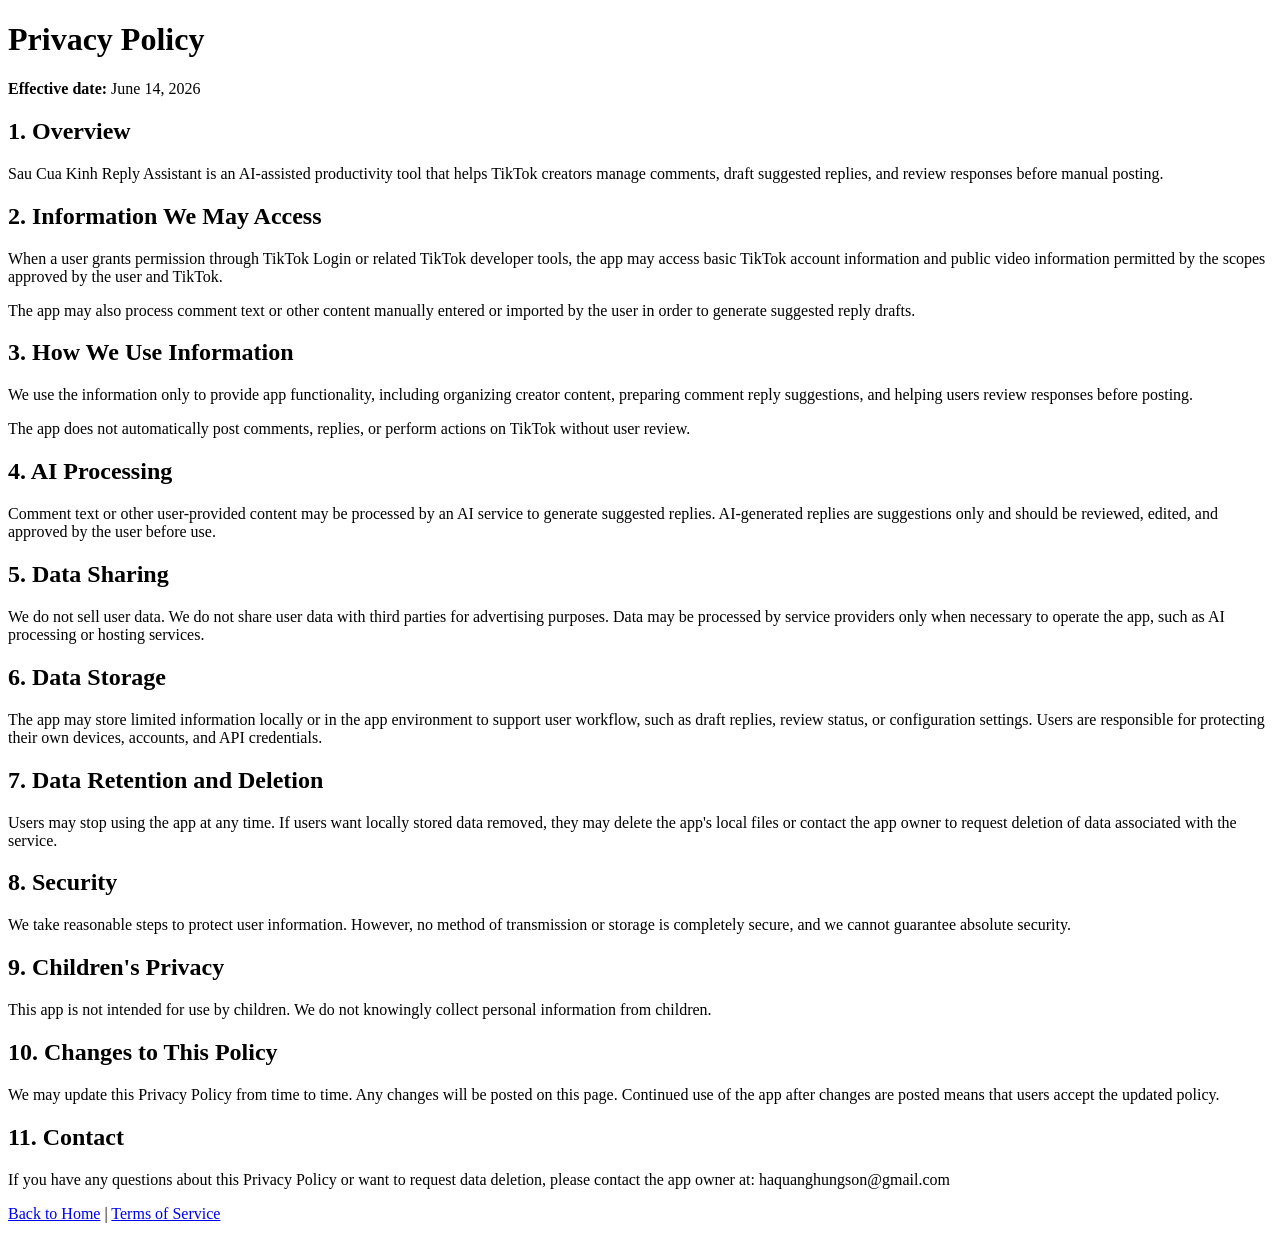
==== privacy.html @ 2fcf4851 "Add Privacy Policy page" ====
<!DOCTYPE html>
<html lang="en">
<head>
  <meta charset="UTF-8">
  <meta name="viewport" content="width=device-width, initial-scale=1.0">
  <title>Privacy Policy - Sau Cua Kinh Reply Assistant</title>
</head>
<body>
  <h1>Privacy Policy</h1>

  <p><strong>Effective date:</strong> June 14, 2026</p>

  <h2>1. Overview</h2>
  <p>
    Sau Cua Kinh Reply Assistant is an AI-assisted productivity tool that helps TikTok creators
    manage comments, draft suggested replies, and review responses before manual posting.
  </p>

  <h2>2. Information We May Access</h2>
  <p>
    When a user grants permission through TikTok Login or related TikTok developer tools,
    the app may access basic TikTok account information and public video information permitted
    by the scopes approved by the user and TikTok.
  </p>

  <p>
    The app may also process comment text or other content manually entered or imported by the user
    in order to generate suggested reply drafts.
  </p>

  <h2>3. How We Use Information</h2>
  <p>
    We use the information only to provide app functionality, including organizing creator content,
    preparing comment reply suggestions, and helping users review responses before posting.
  </p>

  <p>
    The app does not automatically post comments, replies, or perform actions on TikTok without
    user review.
  </p>

  <h2>4. AI Processing</h2>
  <p>
    Comment text or other user-provided content may be processed by an AI service to generate
    suggested replies. AI-generated replies are suggestions only and should be reviewed, edited,
    and approved by the user before use.
  </p>

  <h2>5. Data Sharing</h2>
  <p>
    We do not sell user data. We do not share user data with third parties for advertising purposes.
    Data may be processed by service providers only when necessary to operate the app, such as
    AI processing or hosting services.
  </p>

  <h2>6. Data Storage</h2>
  <p>
    The app may store limited information locally or in the app environment to support user workflow,
    such as draft replies, review status, or configuration settings. Users are responsible for
    protecting their own devices, accounts, and API credentials.
  </p>

  <h2>7. Data Retention and Deletion</h2>
  <p>
    Users may stop using the app at any time. If users want locally stored data removed, they may
    delete the app's local files or contact the app owner to request deletion of data associated
    with the service.
  </p>

  <h2>8. Security</h2>
  <p>
    We take reasonable steps to protect user information. However, no method of transmission or
    storage is completely secure, and we cannot guarantee absolute security.
  </p>

  <h2>9. Children's Privacy</h2>
  <p>
    This app is not intended for use by children. We do not knowingly collect personal information
    from children.
  </p>

  <h2>10. Changes to This Policy</h2>
  <p>
    We may update this Privacy Policy from time to time. Any changes will be posted on this page.
    Continued use of the app after changes are posted means that users accept the updated policy.
  </p>

  <h2>11. Contact</h2>
  <p>
    If you have any questions about this Privacy Policy or want to request data deletion, please
    contact the app owner at: haquanghungson@gmail.com
  </p>

  <p>
    <a href="index.html">Back to Home</a> |
    <a href="terms.html">Terms of Service</a>
  </p>
</body>
</html>
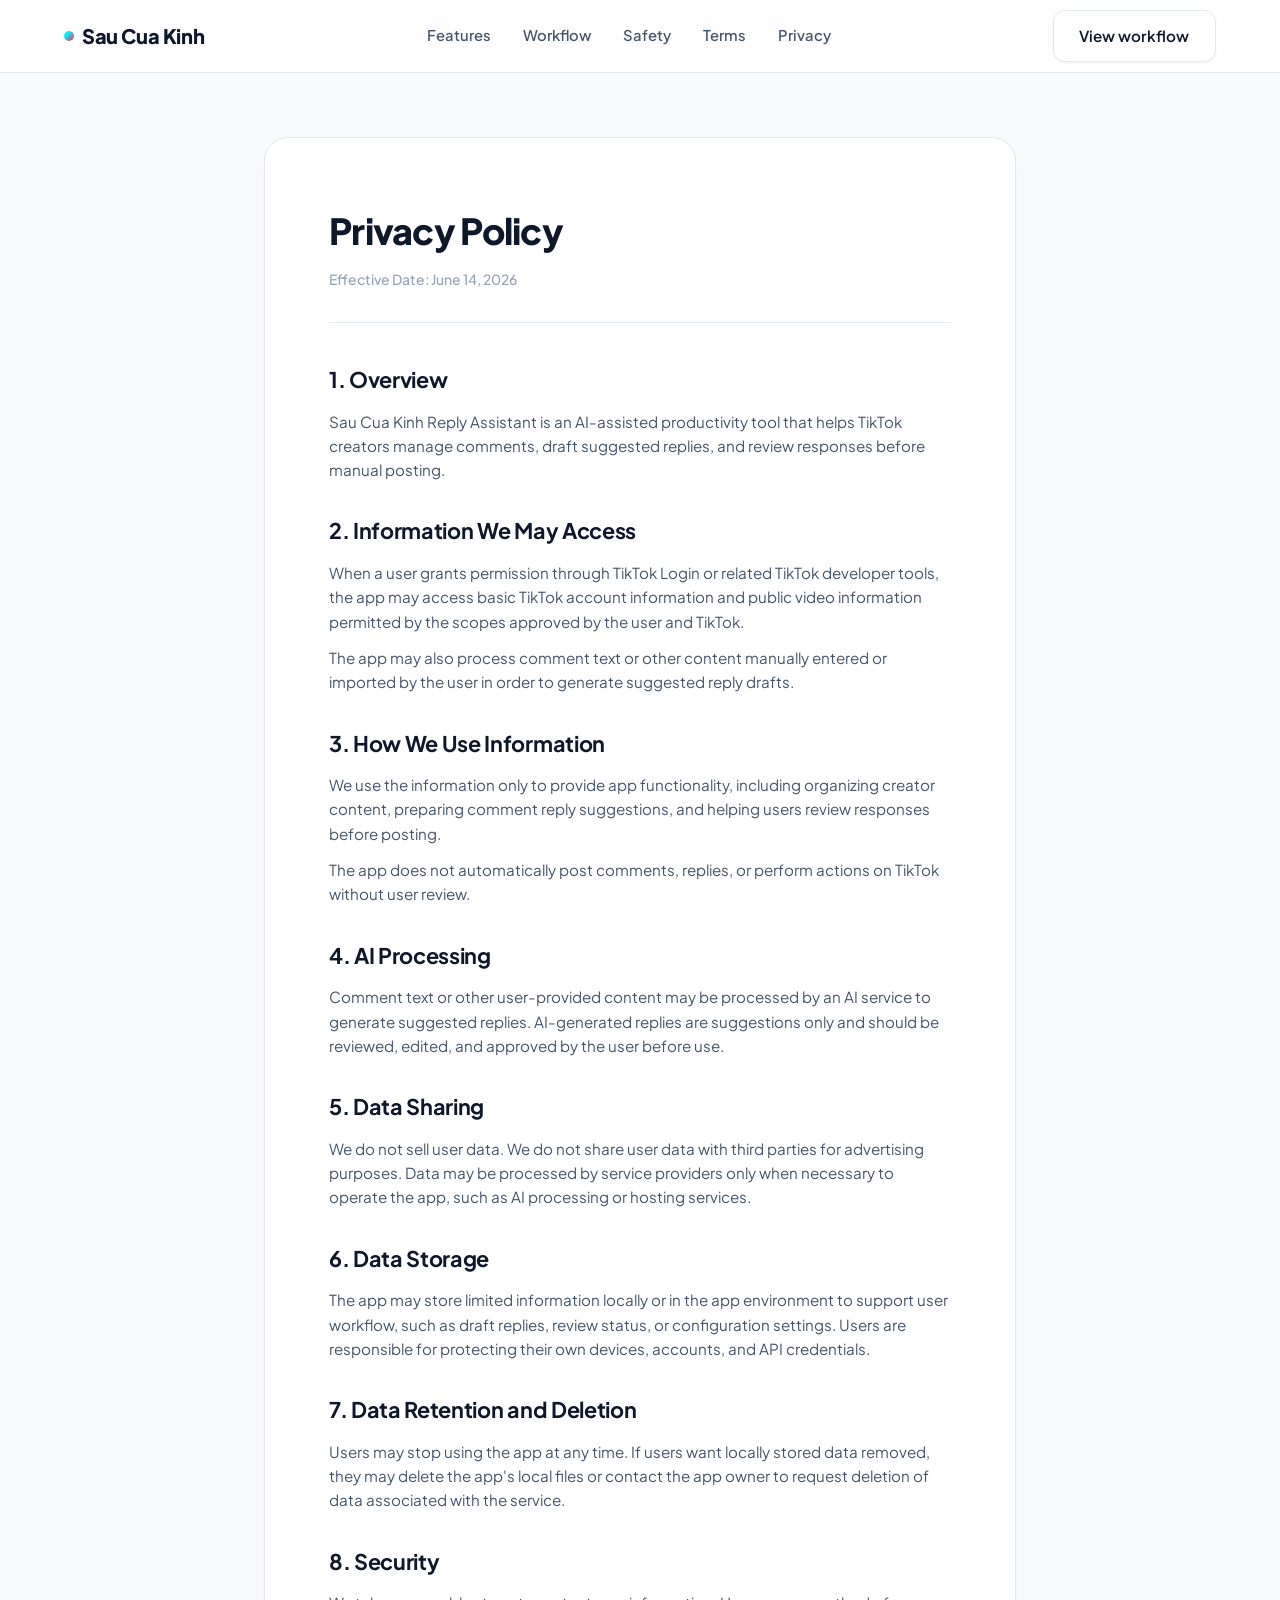
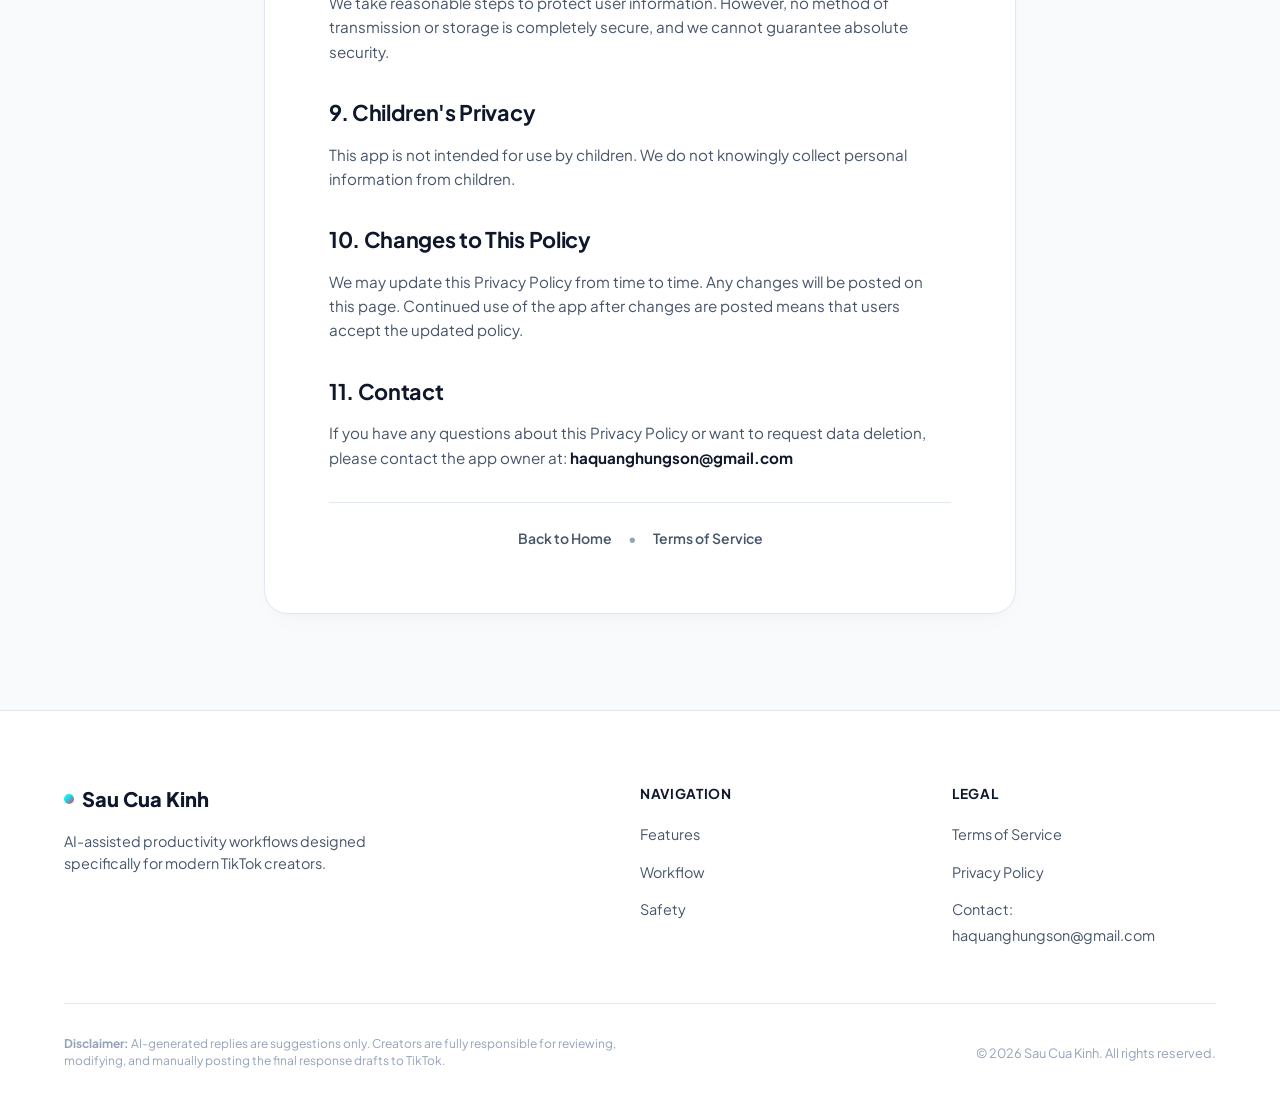
==== commit 2510da92: "Redesign landing page" ====
--- a/privacy.html
+++ b/privacy.html
@@ -4,96 +4,208 @@
   <meta charset="UTF-8">
   <meta name="viewport" content="width=device-width, initial-scale=1.0">
   <title>Privacy Policy - Sau Cua Kinh Reply Assistant</title>
+  <link rel="stylesheet" href="styles.css">
 </head>
 <body>
-  <h1>Privacy Policy</h1>
-
-  <p><strong>Effective date:</strong> June 14, 2026</p>
-
-  <h2>1. Overview</h2>
-  <p>
-    Sau Cua Kinh Reply Assistant is an AI-assisted productivity tool that helps TikTok creators
-    manage comments, draft suggested replies, and review responses before manual posting.
-  </p>
-
-  <h2>2. Information We May Access</h2>
-  <p>
-    When a user grants permission through TikTok Login or related TikTok developer tools,
-    the app may access basic TikTok account information and public video information permitted
-    by the scopes approved by the user and TikTok.
-  </p>
-
-  <p>
-    The app may also process comment text or other content manually entered or imported by the user
-    in order to generate suggested reply drafts.
-  </p>
-
-  <h2>3. How We Use Information</h2>
-  <p>
-    We use the information only to provide app functionality, including organizing creator content,
-    preparing comment reply suggestions, and helping users review responses before posting.
-  </p>
-
-  <p>
-    The app does not automatically post comments, replies, or perform actions on TikTok without
-    user review.
-  </p>
-
-  <h2>4. AI Processing</h2>
-  <p>
-    Comment text or other user-provided content may be processed by an AI service to generate
-    suggested replies. AI-generated replies are suggestions only and should be reviewed, edited,
-    and approved by the user before use.
-  </p>
-
-  <h2>5. Data Sharing</h2>
-  <p>
-    We do not sell user data. We do not share user data with third parties for advertising purposes.
-    Data may be processed by service providers only when necessary to operate the app, such as
-    AI processing or hosting services.
-  </p>
-
-  <h2>6. Data Storage</h2>
-  <p>
-    The app may store limited information locally or in the app environment to support user workflow,
-    such as draft replies, review status, or configuration settings. Users are responsible for
-    protecting their own devices, accounts, and API credentials.
-  </p>
-
-  <h2>7. Data Retention and Deletion</h2>
-  <p>
-    Users may stop using the app at any time. If users want locally stored data removed, they may
-    delete the app's local files or contact the app owner to request deletion of data associated
-    with the service.
-  </p>
-
-  <h2>8. Security</h2>
-  <p>
-    We take reasonable steps to protect user information. However, no method of transmission or
-    storage is completely secure, and we cannot guarantee absolute security.
-  </p>
-
-  <h2>9. Children's Privacy</h2>
-  <p>
-    This app is not intended for use by children. We do not knowingly collect personal information
-    from children.
-  </p>
-
-  <h2>10. Changes to This Policy</h2>
-  <p>
-    We may update this Privacy Policy from time to time. Any changes will be posted on this page.
-    Continued use of the app after changes are posted means that users accept the updated policy.
-  </p>
-
-  <h2>11. Contact</h2>
-  <p>
-    If you have any questions about this Privacy Policy or want to request data deletion, please
-    contact the app owner at: haquanghungson@gmail.com
-  </p>
-
-  <p>
-    <a href="index.html">Back to Home</a> |
-    <a href="terms.html">Terms of Service</a>
-  </p>
+
+  <!-- Header / Navigation -->
+  <header class="header">
+    <div class="container navbar">
+      <a href="index.html" class="logo">
+        <span class="logo-dot"></span>
+        Sau Cua Kinh
+      </a>
+      
+      <nav class="nav-links">
+        <a href="index.html#features" class="nav-link">Features</a>
+        <a href="index.html#workflow" class="nav-link">Workflow</a>
+        <a href="index.html#safety" class="nav-link">Safety</a>
+        <a href="terms.html" class="nav-link">Terms</a>
+        <a href="privacy.html" class="nav-link">Privacy</a>
+      </nav>
+
+      <div class="nav-cta">
+        <a href="index.html#workflow" class="btn btn-secondary btn-sm">View workflow</a>
+      </div>
+
+      <button class="mobile-menu-btn" aria-label="Toggle Navigation">
+        <span></span>
+        <span></span>
+        <span></span>
+      </button>
+    </div>
+  </header>
+
+  <!-- Mobile Dropdown Nav -->
+  <div class="mobile-nav">
+    <a href="index.html#features" class="nav-link">Features</a>
+    <a href="index.html#workflow" class="nav-link">Workflow</a>
+    <a href="index.html#safety" class="nav-link">Safety</a>
+    <a href="terms.html" class="nav-link">Terms</a>
+    <a href="privacy.html" class="nav-link">Privacy</a>
+  </div>
+
+  <!-- Main Legal Content Container -->
+  <main class="legal-page">
+    <div class="legal-container">
+      <div class="legal-card">
+        <div class="legal-header">
+          <h1 class="legal-title">Privacy Policy</h1>
+          <p class="legal-meta">Effective Date: June 14, 2026</p>
+        </div>
+        
+        <div class="legal-body">
+          <section class="legal-section">
+            <h2>1. Overview</h2>
+            <p>
+              Sau Cua Kinh Reply Assistant is an AI-assisted productivity tool that helps TikTok creators
+              manage comments, draft suggested replies, and review responses before manual posting.
+            </p>
+          </section>
+
+          <section class="legal-section">
+            <h2>2. Information We May Access</h2>
+            <p>
+              When a user grants permission through TikTok Login or related TikTok developer tools,
+              the app may access basic TikTok account information and public video information permitted
+              by the scopes approved by the user and TikTok.
+            </p>
+            <p>
+              The app may also process comment text or other content manually entered or imported by the user
+              in order to generate suggested reply drafts.
+            </p>
+          </section>
+
+          <section class="legal-section">
+            <h2>3. How We Use Information</h2>
+            <p>
+              We use the information only to provide app functionality, including organizing creator content,
+              preparing comment reply suggestions, and helping users review responses before posting.
+            </p>
+            <p>
+              The app does not automatically post comments, replies, or perform actions on TikTok without
+              user review.
+            </p>
+          </section>
+
+          <section class="legal-section">
+            <h2>4. AI Processing</h2>
+            <p>
+              Comment text or other user-provided content may be processed by an AI service to generate
+              suggested replies. AI-generated replies are suggestions only and should be reviewed, edited,
+              and approved by the user before use.
+            </p>
+          </section>
+
+          <section class="legal-section">
+            <h2>5. Data Sharing</h2>
+            <p>
+              We do not sell user data. We do not share user data with third parties for advertising purposes.
+              Data may be processed by service providers only when necessary to operate the app, such as
+              AI processing or hosting services.
+            </p>
+          </section>
+
+          <section class="legal-section">
+            <h2>6. Data Storage</h2>
+            <p>
+              The app may store limited information locally or in the app environment to support user workflow,
+              such as draft replies, review status, or configuration settings. Users are responsible for
+              protecting their own devices, accounts, and API credentials.
+            </p>
+          </section>
+
+          <section class="legal-section">
+            <h2>7. Data Retention and Deletion</h2>
+            <p>
+              Users may stop using the app at any time. If users want locally stored data removed, they may
+              delete the app's local files or contact the app owner to request deletion of data associated
+              with the service.
+            </p>
+          </section>
+
+          <section class="legal-section">
+            <h2>8. Security</h2>
+            <p>
+              We take reasonable steps to protect user information. However, no method of transmission or
+              storage is completely secure, and we cannot guarantee absolute security.
+            </p>
+          </section>
+
+          <section class="legal-section">
+            <h2>9. Children's Privacy</h2>
+            <p>
+              This app is not intended for use by children. We do not knowingly collect personal information
+              from children.
+            </p>
+          </section>
+
+          <section class="legal-section">
+            <h2>10. Changes to This Policy</h2>
+            <p>
+              We may update this Privacy Policy from time to time. Any changes will be posted on this page.
+              Continued use of the app after changes are posted means that users accept the updated policy.
+            </p>
+          </section>
+
+          <section class="legal-section">
+            <h2>11. Contact</h2>
+            <p>
+              If you have any questions about this Privacy Policy or want to request data deletion, please
+              contact the app owner at: <strong>haquanghungson@gmail.com</strong>
+            </p>
+          </section>
+        </div>
+
+        <div class="legal-footer-links">
+          <a href="index.html">Back to Home</a>
+          <span>•</span>
+          <a href="terms.html">Terms of Service</a>
+        </div>
+      </div>
+    </div>
+  </main>
+
+  <!-- Footer -->
+  <footer class="footer">
+    <div class="container">
+      <div class="footer-grid">
+        <div class="footer-brand">
+          <div class="footer-logo">
+            <span class="logo-dot"></span>
+            Sau Cua Kinh
+          </div>
+          <p class="footer-desc">AI-assisted productivity workflows designed specifically for modern TikTok creators.</p>
+        </div>
+
+        <div class="footer-links-col">
+          <h4 class="footer-col-title">Navigation</h4>
+          <ul class="footer-links">
+            <li><a href="index.html#features">Features</a></li>
+            <li><a href="index.html#workflow">Workflow</a></li>
+            <li><a href="index.html#safety">Safety</a></li>
+          </ul>
+        </div>
+
+        <div class="footer-links-col">
+          <h4 class="footer-col-title">Legal</h4>
+          <ul class="footer-links">
+            <li><a href="terms.html">Terms of Service</a></li>
+            <li><a href="privacy.html">Privacy Policy</a></li>
+            <li><a style="cursor: default; pointer-events: none;">Contact: haquanghungson@gmail.com</a></li>
+          </ul>
+        </div>
+      </div>
+
+      <div class="footer-bottom">
+        <p class="footer-disclaimer">
+          <strong>Disclaimer:</strong> AI-generated replies are suggestions only. Creators are fully responsible for reviewing, modifying, and manually posting the final response drafts to TikTok.
+        </p>
+        <p class="footer-copy">&copy; 2026 Sau Cua Kinh. All rights reserved.</p>
+      </div>
+    </div>
+  </footer>
+
+  <script src="script.js"></script>
 </body>
 </html>
--- a/styles.css
+++ b/styles.css
@@ -0,0 +1,1266 @@
+@import url('https://fonts.googleapis.com/css2?family=Plus+Jakarta+Sans:wght@300;400;500;600;700;800&display=swap');
+
+:root {
+  /* Colors */
+  --bg-primary: #f8fafc;
+  --bg-secondary: #ffffff;
+  --text-primary: #0f172a;
+  --text-secondary: #475569;
+  --text-muted: #94a3b8;
+  --border-color: #e2e8f0;
+  
+  --primary-color: #0f172a;
+  --primary-hover: #1e293b;
+  
+  /* TikTok inspired accent colors (cyan & pink) */
+  --accent-cyan: #25f4ee;
+  --accent-pink: #fe2c55;
+  --accent-gradient: linear-gradient(135deg, #25f4ee 0%, #00f2fe 30%, #fe2c55 100%);
+  --accent-gradient-hover: linear-gradient(135deg, #1de5de 0%, #00dcf0 30%, #e02447 100%);
+  
+  --success-color: #10b981;
+  --success-bg: #ecfdf5;
+  --warning-color: #f59e0b;
+  --warning-bg: #fffbeb;
+  
+  /* Layout */
+  --container-max-width: 1200px;
+  --border-radius-sm: 8px;
+  --border-radius-md: 12px;
+  --border-radius-lg: 16px;
+  --border-radius-xl: 24px;
+  
+  /* Shadows */
+  --shadow-sm: 0 1px 2px 0 rgba(0, 0, 0, 0.05);
+  --shadow-md: 0 4px 6px -1px rgba(0, 0, 0, 0.05), 0 2px 4px -1px rgba(0, 0, 0, 0.03);
+  --shadow-lg: 0 10px 15px -3px rgba(15, 23, 42, 0.04), 0 4px 6px -2px rgba(15, 23, 42, 0.02);
+  --shadow-xl: 0 20px 25px -5px rgba(15, 23, 42, 0.06), 0 10px 10px -5px rgba(15, 23, 42, 0.03);
+  --shadow-card: 0 10px 30px -10px rgba(0, 0, 0, 0.04), 0 1px 3px rgba(0, 0, 0, 0.02);
+  
+  /* Fonts */
+  --font-family: 'Plus Jakarta Sans', -apple-system, BlinkMacSystemFont, "Segoe UI", Roboto, Helvetica, Arial, sans-serif;
+  
+  /* Transitions */
+  --transition-fast: 0.15s ease;
+  --transition-normal: 0.25s ease;
+}
+
+/* Reset */
+*, *::before, *::after {
+  box-sizing: border-box;
+  margin: 0;
+  padding: 0;
+}
+
+html {
+  scroll-behavior: smooth;
+  font-size: 16px;
+}
+
+body {
+  font-family: var(--font-family);
+  background-color: var(--bg-primary);
+  color: var(--text-primary);
+  line-height: 1.6;
+  -webkit-font-smoothing: antialiased;
+  overflow-x: hidden;
+}
+
+a {
+  color: inherit;
+  text-decoration: none;
+  transition: color var(--transition-fast);
+}
+
+img {
+  max-width: 100%;
+  height: auto;
+  display: block;
+}
+
+/* Layout Utilities */
+.container {
+  width: 100%;
+  max-width: var(--container-max-width);
+  margin-left: auto;
+  margin-right: auto;
+  padding-left: 1.5rem;
+  padding-right: 1.5rem;
+}
+
+.section {
+  padding-block: 5.5rem;
+}
+
+.section-title {
+  font-size: 2.25rem;
+  font-weight: 800;
+  letter-spacing: -0.025em;
+  margin-bottom: 1rem;
+  text-align: center;
+}
+
+.section-subtitle {
+  font-size: 1.125rem;
+  color: var(--text-secondary);
+  max-width: 600px;
+  margin-inline: auto;
+  margin-bottom: 3.5rem;
+  text-align: center;
+}
+
+.grid {
+  display: grid;
+  gap: 2rem;
+}
+
+.grid-2 {
+  grid-template-columns: 1fr;
+}
+
+.grid-3 {
+  grid-template-columns: 1fr;
+}
+
+/* Header & Navbar */
+.header {
+  position: sticky;
+  top: 0;
+  z-index: 100;
+  background-color: rgba(255, 255, 255, 0.8);
+  backdrop-filter: blur(12px);
+  -webkit-backdrop-filter: blur(12px);
+  border-bottom: 1px solid var(--border-color);
+  transition: background-color var(--transition-fast);
+}
+
+.navbar {
+  display: flex;
+  justify-content: space-between;
+  align-items: center;
+  height: 4.5rem;
+}
+
+.logo {
+  display: flex;
+  align-items: center;
+  gap: 0.5rem;
+  font-weight: 800;
+  font-size: 1.25rem;
+  letter-spacing: -0.02em;
+}
+
+.logo-dot {
+  width: 10px;
+  height: 10px;
+  border-radius: 50%;
+  background: var(--accent-gradient);
+}
+
+.nav-links {
+  display: none;
+  align-items: center;
+  gap: 2rem;
+}
+
+.nav-link {
+  font-size: 0.925rem;
+  font-weight: 550;
+  color: var(--text-secondary);
+}
+
+.nav-link:hover {
+  color: var(--text-primary);
+}
+
+.nav-cta {
+  display: none;
+}
+
+.mobile-menu-btn {
+  display: flex;
+  flex-direction: column;
+  justify-content: space-between;
+  width: 24px;
+  height: 18px;
+  background: none;
+  border: none;
+  cursor: pointer;
+  z-index: 110;
+}
+
+.mobile-menu-btn span {
+  width: 100%;
+  height: 2px;
+  background-color: var(--text-primary);
+  border-radius: 2px;
+  transition: transform var(--transition-fast), opacity var(--transition-fast);
+}
+
+.mobile-menu-btn.active span:nth-child(1) {
+  transform: translateY(8px) rotate(45deg);
+}
+
+.mobile-menu-btn.active span:nth-child(2) {
+  opacity: 0;
+}
+
+.mobile-menu-btn.active span:nth-child(3) {
+  transform: translateY(-8px) rotate(-45deg);
+}
+
+.mobile-nav {
+  position: fixed;
+  top: 0;
+  right: -100%;
+  width: 80%;
+  max-width: 400px;
+  height: 100vh;
+  background-color: var(--bg-secondary);
+  box-shadow: var(--shadow-xl);
+  padding: 6rem 2rem 2rem 2rem;
+  display: flex;
+  flex-direction: column;
+  gap: 1.5rem;
+  z-index: 105;
+  transition: right var(--transition-normal);
+}
+
+.mobile-nav.active {
+  right: 0;
+}
+
+.mobile-nav .nav-link {
+  font-size: 1.125rem;
+  border-bottom: 1px solid var(--border-color);
+  padding-bottom: 0.75rem;
+}
+
+/* Hero Section */
+.hero {
+  padding-top: 4rem;
+  padding-bottom: 5rem;
+  overflow: hidden;
+}
+
+.hero-grid {
+  display: grid;
+  grid-template-columns: 1fr;
+  gap: 4rem;
+  align-items: center;
+}
+
+.hero-content {
+  text-align: center;
+}
+
+.hero-tag {
+  display: inline-flex;
+  align-items: center;
+  gap: 0.5rem;
+  background-color: #f1f5f9;
+  border: 1px solid var(--border-color);
+  padding: 0.35rem 0.75rem;
+  border-radius: 9999px;
+  font-size: 0.8rem;
+  font-weight: 600;
+  color: var(--text-secondary);
+  margin-bottom: 1.5rem;
+}
+
+.hero-tag-icon {
+  width: 8px;
+  height: 8px;
+  border-radius: 50%;
+  background: linear-gradient(90deg, var(--accent-cyan), var(--accent-pink));
+  animation: pulse 2s infinite;
+}
+
+@keyframes pulse {
+  0% { transform: scale(0.9); opacity: 0.6; }
+  50% { transform: scale(1.2); opacity: 1; }
+  100% { transform: scale(0.9); opacity: 0.6; }
+}
+
+.hero-title {
+  font-size: 2.75rem;
+  font-weight: 850;
+  line-height: 1.15;
+  letter-spacing: -0.03em;
+  margin-bottom: 1.25rem;
+}
+
+.hero-title span {
+  background: var(--accent-gradient);
+  -webkit-background-clip: text;
+  -webkit-text-fill-color: transparent;
+  background-clip: text;
+}
+
+.hero-description {
+  font-size: 1.125rem;
+  color: var(--text-secondary);
+  margin-bottom: 2rem;
+  max-width: 580px;
+  margin-inline: auto;
+}
+
+.hero-actions {
+  display: flex;
+  flex-direction: column;
+  gap: 1rem;
+  justify-content: center;
+}
+
+/* Buttons */
+.btn {
+  display: inline-flex;
+  align-items: center;
+  justify-content: center;
+  padding: 0.8rem 1.6rem;
+  font-size: 0.95rem;
+  font-weight: 600;
+  border-radius: var(--border-radius-md);
+  transition: transform var(--transition-fast), background-color var(--transition-fast), border-color var(--transition-fast), box-shadow var(--transition-fast);
+  cursor: pointer;
+  gap: 0.5rem;
+}
+
+.btn:active {
+  transform: scale(0.98);
+}
+
+.btn-primary {
+  background-color: var(--primary-color);
+  color: var(--bg-secondary);
+  border: 1px solid var(--primary-color);
+  box-shadow: var(--shadow-sm);
+}
+
+.btn-primary:hover {
+  background-color: var(--primary-hover);
+  border-color: var(--primary-hover);
+  box-shadow: var(--shadow-md);
+}
+
+.btn-accent {
+  background: var(--accent-gradient);
+  color: white;
+  border: none;
+  box-shadow: 0 4px 14px rgba(254, 44, 85, 0.2);
+}
+
+.btn-accent:hover {
+  background: var(--accent-gradient-hover);
+  box-shadow: 0 6px 20px rgba(254, 44, 85, 0.3);
+}
+
+.btn-secondary {
+  background-color: var(--bg-secondary);
+  color: var(--text-primary);
+  border: 1px solid var(--border-color);
+  box-shadow: var(--shadow-sm);
+}
+
+.btn-secondary:hover {
+  background-color: var(--bg-primary);
+  border-color: var(--text-muted);
+}
+
+/* Hero Visual / Dashboard Mockup */
+.hero-visual {
+  position: relative;
+  width: 100%;
+}
+
+.dashboard-mockup {
+  background-color: var(--bg-secondary);
+  border: 1px solid var(--border-color);
+  border-radius: var(--border-radius-xl);
+  box-shadow: var(--shadow-xl);
+  overflow: hidden;
+  display: flex;
+  flex-direction: column;
+  width: 100%;
+  max-width: 540px;
+  margin: 0 auto;
+}
+
+.dashboard-header {
+  padding: 1.25rem 1.5rem;
+  border-bottom: 1px solid var(--border-color);
+  display: flex;
+  justify-content: space-between;
+  align-items: center;
+}
+
+.dashboard-status {
+  display: flex;
+  align-items: center;
+  gap: 0.5rem;
+  font-size: 0.85rem;
+  font-weight: 600;
+  color: var(--text-secondary);
+}
+
+.status-indicator {
+  width: 8px;
+  height: 8px;
+  background-color: var(--success-color);
+  border-radius: 50%;
+}
+
+.dashboard-dots {
+  display: flex;
+  gap: 6px;
+}
+
+.dashboard-dot {
+  width: 8px;
+  height: 8px;
+  background-color: var(--border-color);
+  border-radius: 50%;
+}
+
+.dashboard-body {
+  padding: 1.5rem;
+  display: flex;
+  flex-direction: column;
+  gap: 1.5rem;
+}
+
+/* Comment Box mockup */
+.mock-comment-section {
+  display: flex;
+  flex-direction: column;
+  gap: 0.75rem;
+}
+
+.section-label {
+  font-size: 0.75rem;
+  font-weight: 700;
+  text-transform: uppercase;
+  letter-spacing: 0.05em;
+  color: var(--text-muted);
+}
+
+.mock-comment-card {
+  background-color: var(--bg-primary);
+  border: 1px solid var(--border-color);
+  border-radius: var(--border-radius-lg);
+  padding: 1rem;
+  display: flex;
+  gap: 0.75rem;
+}
+
+.avatar {
+  width: 36px;
+  height: 36px;
+  border-radius: 50%;
+  background-color: #e2e8f0;
+  display: flex;
+  align-items: center;
+  justify-content: center;
+  font-weight: 700;
+  font-size: 0.85rem;
+  color: var(--text-secondary);
+  flex-shrink: 0;
+  border: 1.5px solid var(--bg-secondary);
+  box-shadow: var(--shadow-sm);
+}
+
+.avatar.accent-cyan {
+  background-color: #d1fae5;
+  color: #065f46;
+}
+
+.avatar.accent-pink {
+  background-color: #fce7f3;
+  color: #9d174d;
+}
+
+.comment-info {
+  display: flex;
+  flex-direction: column;
+  gap: 0.25rem;
+}
+
+.commenter-name {
+  font-size: 0.875rem;
+  font-weight: 700;
+  color: var(--text-primary);
+}
+
+.comment-text {
+  font-size: 0.9rem;
+  color: var(--text-secondary);
+}
+
+/* AI Suggestions mockup */
+.mock-ai-section {
+  display: flex;
+  flex-direction: column;
+  gap: 0.75rem;
+}
+
+.mock-suggestions-list {
+  display: flex;
+  flex-direction: column;
+  gap: 0.75rem;
+}
+
+.suggestion-card {
+  border: 1px solid var(--border-color);
+  border-radius: var(--border-radius-lg);
+  padding: 1rem;
+  cursor: pointer;
+  transition: border-color var(--transition-fast), box-shadow var(--transition-fast), background-color var(--transition-fast);
+  background-color: var(--bg-secondary);
+  position: relative;
+  overflow: hidden;
+}
+
+.suggestion-card.selected {
+  border-color: var(--text-primary);
+  background-color: rgba(248, 250, 252, 0.5);
+}
+
+.suggestion-card.selected::before {
+  content: '';
+  position: absolute;
+  top: 0;
+  left: 0;
+  height: 100%;
+  width: 4px;
+  background: var(--accent-gradient);
+}
+
+.suggestion-badge {
+  display: inline-block;
+  font-size: 0.7rem;
+  font-weight: 700;
+  background-color: #f1f5f9;
+  padding: 0.2rem 0.5rem;
+  border-radius: 4px;
+  margin-bottom: 0.5rem;
+  color: var(--text-secondary);
+}
+
+.suggestion-card.selected .suggestion-badge {
+  background: linear-gradient(90deg, rgba(37, 244, 238, 0.1), rgba(254, 44, 85, 0.1));
+  color: #e11d48;
+}
+
+.suggestion-text {
+  font-size: 0.875rem;
+  color: var(--text-primary);
+  outline: none;
+  border: none;
+  background: transparent;
+  width: 100%;
+  resize: none;
+  font-family: inherit;
+  line-height: inherit;
+}
+
+.suggestion-text:disabled {
+  color: var(--text-primary);
+  cursor: pointer;
+}
+
+.suggestion-footer {
+  margin-top: 0.75rem;
+  display: flex;
+  justify-content: flex-end;
+  gap: 0.5rem;
+  opacity: 0;
+  transform: translateY(4px);
+  transition: opacity var(--transition-fast), transform var(--transition-fast);
+}
+
+.suggestion-card.selected .suggestion-footer {
+  opacity: 1;
+  transform: translateY(0);
+}
+
+.suggestion-btn {
+  background: none;
+  border: 1px solid var(--border-color);
+  padding: 0.35rem 0.75rem;
+  border-radius: 6px;
+  font-size: 0.75rem;
+  font-weight: 600;
+  cursor: pointer;
+  transition: all var(--transition-fast);
+}
+
+.suggestion-btn:hover {
+  background-color: var(--bg-primary);
+  border-color: var(--text-muted);
+}
+
+.suggestion-btn.btn-copy {
+  background-color: var(--primary-color);
+  color: var(--bg-secondary);
+  border-color: var(--primary-color);
+}
+
+.suggestion-btn.btn-copy:hover {
+  background-color: var(--primary-hover);
+}
+
+/* Toast simulation in mockup */
+.mock-toast {
+  position: absolute;
+  bottom: 1rem;
+  left: 50%;
+  transform: translateX(-50%) translateY(20px);
+  background-color: var(--text-primary);
+  color: var(--bg-secondary);
+  padding: 0.5rem 1rem;
+  border-radius: 9999px;
+  font-size: 0.75rem;
+  font-weight: 600;
+  display: flex;
+  align-items: center;
+  gap: 0.5rem;
+  opacity: 0;
+  pointer-events: none;
+  transition: transform 0.35s cubic-bezier(0.175, 0.885, 0.32, 1.275), opacity 0.3s ease;
+  z-index: 10;
+  box-shadow: var(--shadow-lg);
+}
+
+.mock-toast.active {
+  transform: translateX(-50%) translateY(0);
+  opacity: 1;
+}
+
+.mock-toast-success-icon {
+  width: 14px;
+  height: 14px;
+  border-radius: 50%;
+  background-color: var(--success-color);
+  display: inline-flex;
+  align-items: center;
+  justify-content: center;
+  font-size: 8px;
+  color: white;
+}
+
+.reminder-bar {
+  background-color: #eff6ff;
+  border: 1px solid #bfdbfe;
+  border-radius: var(--border-radius-md);
+  padding: 0.75rem 1rem;
+  display: flex;
+  align-items: flex-start;
+  gap: 0.5rem;
+  margin-top: 0.5rem;
+}
+
+.reminder-icon {
+  font-size: 1rem;
+  flex-shrink: 0;
+}
+
+.reminder-text {
+  font-size: 0.75rem;
+  color: #1e3a8a;
+  line-height: 1.4;
+  font-weight: 500;
+}
+
+/* Trust Card Section */
+.trust-banner {
+  padding-block: 2rem;
+  background-color: var(--bg-primary);
+  border-top: 1px solid var(--border-color);
+  border-bottom: 1px solid var(--border-color);
+}
+
+.trust-card {
+  max-width: 800px;
+  margin-inline: auto;
+  background-color: var(--bg-secondary);
+  border: 1px solid var(--border-color);
+  border-left: 4px solid var(--text-primary);
+  border-radius: var(--border-radius-md);
+  padding: 1.25rem 1.75rem;
+  display: flex;
+  flex-direction: column;
+  gap: 0.75rem;
+  align-items: center;
+  text-align: center;
+  box-shadow: var(--shadow-sm);
+}
+
+.trust-badge-gradient {
+  background: var(--accent-gradient);
+  border-radius: 50%;
+  width: 32px;
+  height: 32px;
+  display: flex;
+  align-items: center;
+  justify-content: center;
+  color: white;
+  font-weight: 700;
+  flex-shrink: 0;
+  font-size: 0.9rem;
+  box-shadow: var(--shadow-sm);
+}
+
+.trust-text {
+  font-size: 0.95rem;
+  font-weight: 600;
+  color: var(--text-primary);
+}
+
+.trust-text span {
+  color: var(--accent-pink);
+  font-weight: 700;
+}
+
+/* Features Grid */
+.features-section {
+  background-color: var(--bg-secondary);
+}
+
+.feature-card {
+  background-color: var(--bg-primary);
+  border: 1px solid var(--border-color);
+  border-radius: var(--border-radius-lg);
+  padding: 2.25rem 2rem;
+  transition: transform var(--transition-normal), box-shadow var(--transition-normal), border-color var(--transition-normal);
+  display: flex;
+  flex-direction: column;
+  gap: 1rem;
+}
+
+.feature-card:hover {
+  transform: translateY(-5px);
+  box-shadow: var(--shadow-lg);
+  border-color: var(--text-muted);
+}
+
+.feature-icon-wrapper {
+  width: 48px;
+  height: 48px;
+  border-radius: 12px;
+  background-color: var(--bg-secondary);
+  display: flex;
+  align-items: center;
+  justify-content: center;
+  color: var(--text-primary);
+  box-shadow: var(--shadow-sm);
+  border: 1px solid var(--border-color);
+  transition: transform var(--transition-fast);
+}
+
+.feature-card:hover .feature-icon-wrapper {
+  transform: scale(1.08) rotate(2deg);
+}
+
+.feature-icon-wrapper svg {
+  width: 22px;
+  height: 22px;
+}
+
+.feature-card.f-accent .feature-icon-wrapper {
+  background: var(--accent-gradient);
+  color: white;
+  border: none;
+}
+
+.feature-title {
+  font-size: 1.25rem;
+  font-weight: 700;
+  letter-spacing: -0.01em;
+}
+
+.feature-desc {
+  font-size: 0.925rem;
+  color: var(--text-secondary);
+  line-height: 1.5;
+}
+
+/* Workflow Steps */
+.workflow-section {
+  background-color: var(--bg-primary);
+  position: relative;
+}
+
+.workflow-container {
+  display: flex;
+  flex-direction: column;
+  gap: 3rem;
+  position: relative;
+}
+
+.workflow-step {
+  display: flex;
+  flex-direction: column;
+  gap: 1.5rem;
+  position: relative;
+  background-color: var(--bg-secondary);
+  padding: 2rem;
+  border-radius: var(--border-radius-lg);
+  border: 1px solid var(--border-color);
+  box-shadow: var(--shadow-sm);
+  transition: transform var(--transition-normal);
+}
+
+.workflow-step:hover {
+  transform: translateY(-2px);
+}
+
+.step-num-badge {
+  width: 36px;
+  height: 36px;
+  border-radius: 50%;
+  background-color: var(--primary-color);
+  color: white;
+  display: flex;
+  align-items: center;
+  justify-content: center;
+  font-weight: 800;
+  font-size: 0.95rem;
+  flex-shrink: 0;
+  box-shadow: var(--shadow-sm);
+}
+
+.workflow-step:nth-child(even) .step-num-badge {
+  background: var(--accent-gradient);
+}
+
+.step-info {
+  display: flex;
+  flex-direction: column;
+  gap: 0.5rem;
+}
+
+.step-title {
+  font-size: 1.15rem;
+  font-weight: 700;
+  letter-spacing: -0.01em;
+}
+
+.step-desc {
+  font-size: 0.9rem;
+  color: var(--text-secondary);
+}
+
+/* Safety Section */
+.safety-section {
+  background-color: var(--bg-secondary);
+}
+
+.safety-card {
+  background-color: var(--bg-primary);
+  border: 1px solid var(--border-color);
+  border-radius: var(--border-radius-xl);
+  padding: 2.5rem 1.75rem;
+  box-shadow: var(--shadow-md);
+}
+
+.safety-card-header {
+  display: flex;
+  align-items: center;
+  gap: 1rem;
+  margin-bottom: 2rem;
+}
+
+.safety-badge-icon {
+  width: 48px;
+  height: 48px;
+  background-color: #d1fae5;
+  color: #065f46;
+  border-radius: 12px;
+  display: flex;
+  align-items: center;
+  justify-content: center;
+}
+
+.safety-badge-icon svg {
+  width: 24px;
+  height: 24px;
+}
+
+.safety-card-title {
+  font-size: 1.5rem;
+  font-weight: 800;
+  letter-spacing: -0.015em;
+}
+
+.safety-grid {
+  display: grid;
+  grid-template-columns: 1fr;
+  gap: 1.75rem;
+}
+
+.safety-item {
+  display: flex;
+  gap: 1rem;
+}
+
+.safety-check-icon {
+  width: 20px;
+  height: 20px;
+  border-radius: 50%;
+  background-color: #ecfdf5;
+  color: var(--success-color);
+  display: flex;
+  align-items: center;
+  justify-content: center;
+  flex-shrink: 0;
+  margin-top: 0.15rem;
+  font-size: 0.75rem;
+}
+
+.safety-item-title {
+  font-size: 1rem;
+  font-weight: 700;
+  margin-bottom: 0.25rem;
+}
+
+.safety-item-desc {
+  font-size: 0.875rem;
+  color: var(--text-secondary);
+}
+
+/* Demo / Integration status Section */
+.status-section {
+  background-color: var(--bg-primary);
+}
+
+.status-card {
+  background-color: var(--bg-secondary);
+  border: 1px solid var(--border-color);
+  border-radius: var(--border-radius-xl);
+  padding: 2.5rem 1.75rem;
+  box-shadow: var(--shadow-card);
+  text-align: center;
+  max-width: 700px;
+  margin-inline: auto;
+}
+
+.status-header-tag {
+  display: inline-block;
+  background-color: #f1f5f9;
+  border: 1px solid var(--border-color);
+  padding: 0.4rem 1rem;
+  border-radius: 9999px;
+  font-size: 0.8rem;
+  font-weight: 700;
+  color: var(--text-primary);
+  margin-bottom: 1.5rem;
+}
+
+.status-card-title {
+  font-size: 1.75rem;
+  font-weight: 800;
+  letter-spacing: -0.02em;
+  margin-bottom: 1rem;
+}
+
+.status-card-desc {
+  color: var(--text-secondary);
+  font-size: 1rem;
+  margin-bottom: 2rem;
+}
+
+.status-list {
+  display: flex;
+  flex-direction: column;
+  gap: 1rem;
+  text-align: left;
+  max-width: 500px;
+  margin-inline: auto;
+}
+
+.status-list-item {
+  display: flex;
+  gap: 0.75rem;
+  align-items: flex-start;
+  font-size: 0.9rem;
+  color: var(--text-secondary);
+}
+
+.status-bullet {
+  width: 6px;
+  height: 6px;
+  border-radius: 50%;
+  background-color: var(--text-muted);
+  margin-top: 0.55rem;
+  flex-shrink: 0;
+}
+
+/* Legal Document Styling (Terms, Privacy) */
+.legal-page {
+  padding-top: 4rem;
+  padding-bottom: 6rem;
+  background-color: var(--bg-primary);
+}
+
+.legal-container {
+  max-width: 800px;
+  margin-inline: auto;
+  padding-inline: 1.5rem;
+}
+
+.legal-card {
+  background-color: var(--bg-secondary);
+  border: 1px solid var(--border-color);
+  border-radius: var(--border-radius-xl);
+  padding: 2.5rem 1.75rem;
+  box-shadow: var(--shadow-card);
+}
+
+.legal-header {
+  border-bottom: 1px solid var(--border-color);
+  padding-bottom: 2rem;
+  margin-bottom: 2.5rem;
+}
+
+.legal-title {
+  font-size: 2.25rem;
+  font-weight: 800;
+  letter-spacing: -0.02em;
+  margin-bottom: 0.5rem;
+}
+
+.legal-meta {
+  font-size: 0.875rem;
+  color: var(--text-muted);
+  font-weight: 500;
+}
+
+.legal-body {
+  display: flex;
+  flex-direction: column;
+  gap: 2rem;
+}
+
+.legal-section {
+  display: flex;
+  flex-direction: column;
+  gap: 0.75rem;
+}
+
+.legal-section h2 {
+  font-size: 1.35rem;
+  font-weight: 700;
+  letter-spacing: -0.015em;
+  color: var(--text-primary);
+}
+
+.legal-section p {
+  font-size: 0.95rem;
+  color: var(--text-secondary);
+  line-height: 1.6;
+}
+
+.legal-section strong {
+  color: var(--text-primary);
+}
+
+.legal-footer-links {
+  margin-top: 2rem;
+  border-top: 1px solid var(--border-color);
+  padding-top: 1.5rem;
+  display: flex;
+  gap: 1rem;
+  justify-content: center;
+  font-size: 0.875rem;
+  font-weight: 600;
+  color: var(--text-muted);
+}
+
+.legal-footer-links a {
+  color: var(--text-secondary);
+}
+
+.legal-footer-links a:hover {
+  color: var(--text-primary);
+}
+
+/* Footer styling */
+.footer {
+  background-color: var(--bg-secondary);
+  border-top: 1px solid var(--border-color);
+  padding-top: 4.5rem;
+  padding-bottom: 3rem;
+  color: var(--text-secondary);
+}
+
+.footer-grid {
+  display: grid;
+  grid-template-columns: 1fr;
+  gap: 3rem;
+  margin-bottom: 3.5rem;
+}
+
+.footer-brand {
+  display: flex;
+  flex-direction: column;
+  gap: 1rem;
+}
+
+.footer-logo {
+  font-size: 1.25rem;
+  font-weight: 800;
+  color: var(--text-primary);
+  display: inline-flex;
+  align-items: center;
+  gap: 0.5rem;
+}
+
+.footer-desc {
+  font-size: 0.9rem;
+  max-width: 320px;
+  line-height: 1.5;
+}
+
+.footer-links-col {
+  display: flex;
+  flex-direction: column;
+  gap: 1rem;
+}
+
+.footer-col-title {
+  font-size: 0.85rem;
+  font-weight: 700;
+  text-transform: uppercase;
+  letter-spacing: 0.05em;
+  color: var(--text-primary);
+}
+
+.footer-links {
+  display: flex;
+  flex-direction: column;
+  gap: 0.75rem;
+  list-style: none;
+}
+
+.footer-links a {
+  font-size: 0.9rem;
+}
+
+.footer-links a:hover {
+  color: var(--text-primary);
+}
+
+.footer-bottom {
+  border-top: 1px solid var(--border-color);
+  padding-top: 2rem;
+  display: flex;
+  flex-direction: column;
+  gap: 1rem;
+  align-items: center;
+  text-align: center;
+}
+
+.footer-disclaimer {
+  font-size: 0.75rem;
+  color: var(--text-muted);
+  max-width: 600px;
+  line-height: 1.4;
+}
+
+.footer-copy {
+  font-size: 0.8rem;
+  color: var(--text-muted);
+}
+
+/* Responsive Overrides */
+@media (min-width: 640px) {
+  .hero-actions {
+    flex-direction: row;
+  }
+  
+  .grid-2 {
+    grid-template-columns: repeat(2, 1fr);
+  }
+}
+
+@media (min-width: 768px) {
+  .section-title {
+    font-size: 2.75rem;
+  }
+  
+  .grid-3 {
+    grid-template-columns: repeat(3, 1fr);
+  }
+  
+  .workflow-container {
+    flex-direction: row;
+    justify-content: space-between;
+    gap: 1.5rem;
+  }
+  
+  .workflow-step {
+    flex: 1;
+    padding: 1.75rem;
+  }
+  
+  .safety-grid {
+    grid-template-columns: repeat(2, 1fr);
+  }
+  
+  .safety-card {
+    padding: 3.5rem;
+  }
+  
+  .status-card {
+    padding: 3.5rem;
+  }
+  
+  .footer-grid {
+    grid-template-columns: 2fr 1fr 1fr;
+  }
+  
+  .footer-bottom {
+    flex-direction: row;
+    justify-content: space-between;
+    text-align: left;
+  }
+  
+  .legal-card {
+    padding: 4rem;
+  }
+}
+
+@media (min-width: 1024px) {
+  .nav-links {
+    display: flex;
+  }
+  
+  .nav-cta {
+    display: flex;
+  }
+  
+  .mobile-menu-btn {
+    display: none;
+  }
+  
+  .hero-grid {
+    grid-template-columns: 1.1fr 0.9fr;
+    gap: 3rem;
+  }
+  
+  .hero-content {
+    text-align: left;
+  }
+  
+  .hero-description {
+    margin-inline: 0;
+  }
+  
+  .hero-actions {
+    justify-content: flex-start;
+  }
+  
+  .hero-title {
+    font-size: 3.5rem;
+  }
+}
